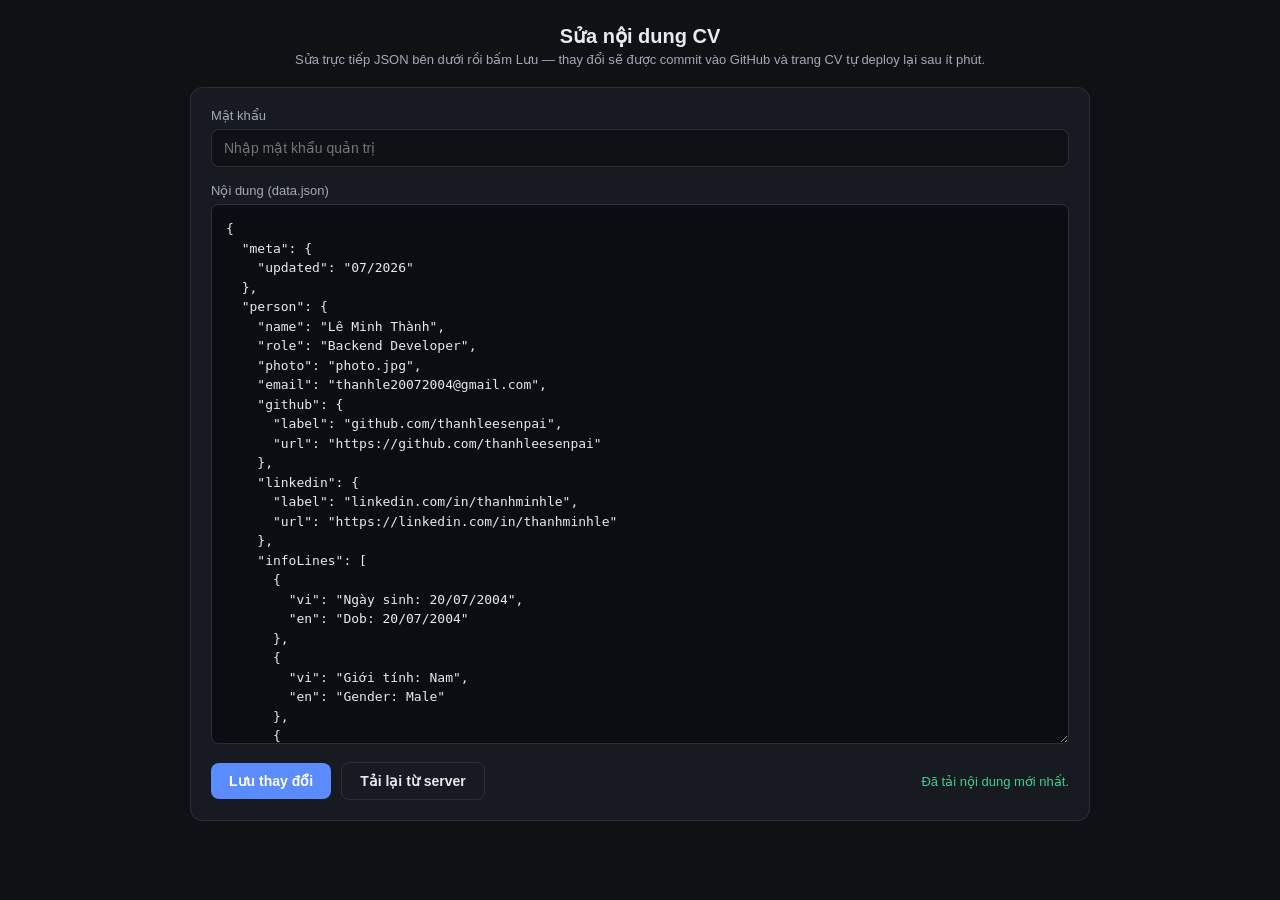
==== admin.html @ f3e6b545 "Make CV content editable via a password-gated web admin panel Extracts all CV text into data.json (b" ====
<!DOCTYPE html>
<html lang="vi">
<head>
<meta charset="UTF-8">
<meta name="viewport" content="width=device-width, initial-scale=1.0">
<meta name="robots" content="noindex, nofollow">
<title>Sửa CV</title>
<style>
  :root{
    --bg:#0f1115; --panel:#171a21; --border:#2a2f3a; --text:#e8eaf0;
    --text-dim:#a3a9b8; --accent:#5b8cff; --danger:#e5566b; --ok:#3ecf8e;
  }
  *{ box-sizing:border-box; }
  body{
    margin:0; min-height:100vh;
    background:var(--bg); color:var(--text);
    font-family:Arial, Helvetica, "Segoe UI", sans-serif;
    display:flex; flex-direction:column; align-items:center;
    padding:24px 16px 60px;
  }
  h1{ font-size:20px; margin:0 0 4px; }
  .hint{ color:var(--text-dim); font-size:13px; margin-bottom:20px; }
  .card{
    width:100%; max-width:900px;
    background:var(--panel); border:1px solid var(--border);
    border-radius:12px; padding:20px;
  }
  label{ display:block; font-size:13px; color:var(--text-dim); margin-bottom:6px; }
  input[type="password"]{
    width:100%; padding:10px 12px; border-radius:8px;
    border:1px solid var(--border); background:#0f1115; color:var(--text);
    font-size:14px; margin-bottom:16px;
  }
  textarea{
    width:100%; height:60vh; min-height:400px;
    padding:14px; border-radius:8px;
    border:1px solid var(--border); background:#0b0d12; color:var(--text);
    font-family:"Cascadia Code", Consolas, monospace; font-size:13px;
    line-height:1.5; resize:vertical; tab-size:2;
  }
  .row{ display:flex; gap:10px; margin-top:14px; flex-wrap:wrap; align-items:center; }
  button{
    border:none; border-radius:8px; padding:10px 18px;
    font-size:14px; font-weight:600; cursor:pointer;
  }
  #save-btn{ background:var(--accent); color:#fff; }
  #reload-btn{ background:transparent; color:var(--text); border:1px solid var(--border); }
  #save-btn:disabled{ opacity:.6; cursor:not-allowed; }
  .msg{ font-size:13px; margin-left:auto; }
  .msg.ok{ color:var(--ok); }
  .msg.err{ color:var(--danger); }
</style>
</head>
<body>

<h1>Sửa nội dung CV</h1>
<div class="hint">Sửa trực tiếp JSON bên dưới rồi bấm Lưu — thay đổi sẽ được commit vào GitHub và trang CV tự deploy lại sau ít phút.</div>

<div class="card">
  <label for="password">Mật khẩu</label>
  <input type="password" id="password" autocomplete="current-password" placeholder="Nhập mật khẩu quản trị">

  <label for="content">Nội dung (data.json)</label>
  <textarea id="content" spellcheck="false"></textarea>

  <div class="row">
    <button id="save-btn">Lưu thay đổi</button>
    <button id="reload-btn" type="button">Tải lại từ server</button>
    <span class="msg" id="msg"></span>
  </div>
</div>

<script>
  const contentEl = document.getElementById('content');
  const passwordEl = document.getElementById('password');
  const msgEl = document.getElementById('msg');
  const saveBtn = document.getElementById('save-btn');
  const reloadBtn = document.getElementById('reload-btn');

  function setMsg(text, kind){
    msgEl.textContent = text;
    msgEl.className = 'msg' + (kind ? ' ' + kind : '');
  }

  function loadData(){
    setMsg('Đang tải...', '');
    return fetch('data.json?v=' + Date.now())
      .then(r => r.json())
      .then(data => { contentEl.value = JSON.stringify(data, null, 2); setMsg('Đã tải nội dung mới nhất.', 'ok'); })
      .catch(err => setMsg('Không tải được data.json: ' + err, 'err'));
  }

  reloadBtn.addEventListener('click', () => {
    if (confirm('Bỏ thay đổi hiện tại và tải lại từ server?')) loadData();
  });

  saveBtn.addEventListener('click', () => {
    let parsed;
    try {
      parsed = JSON.parse(contentEl.value);
    } catch (e) {
      setMsg('JSON không hợp lệ: ' + e.message, 'err');
      return;
    }
    if (!passwordEl.value){
      setMsg('Nhập mật khẩu trước đã.', 'err');
      return;
    }
    saveBtn.disabled = true;
    setMsg('Đang lưu...', '');
    fetch('/api/save-cv', {
      method: 'POST',
      headers: { 'Content-Type': 'application/json' },
      body: JSON.stringify({ password: passwordEl.value, content: parsed })
    })
      .then(async r => {
        const body = await r.json().catch(() => ({}));
        if (!r.ok) throw new Error(body.error || ('HTTP ' + r.status));
        setMsg('Đã lưu và commit lên GitHub. Trang CV sẽ cập nhật sau khoảng 1 phút.', 'ok');
      })
      .catch(err => setMsg('Lỗi: ' + err.message, 'err'))
      .finally(() => { saveBtn.disabled = false; });
  });

  loadData();
</script>

</body>
</html>
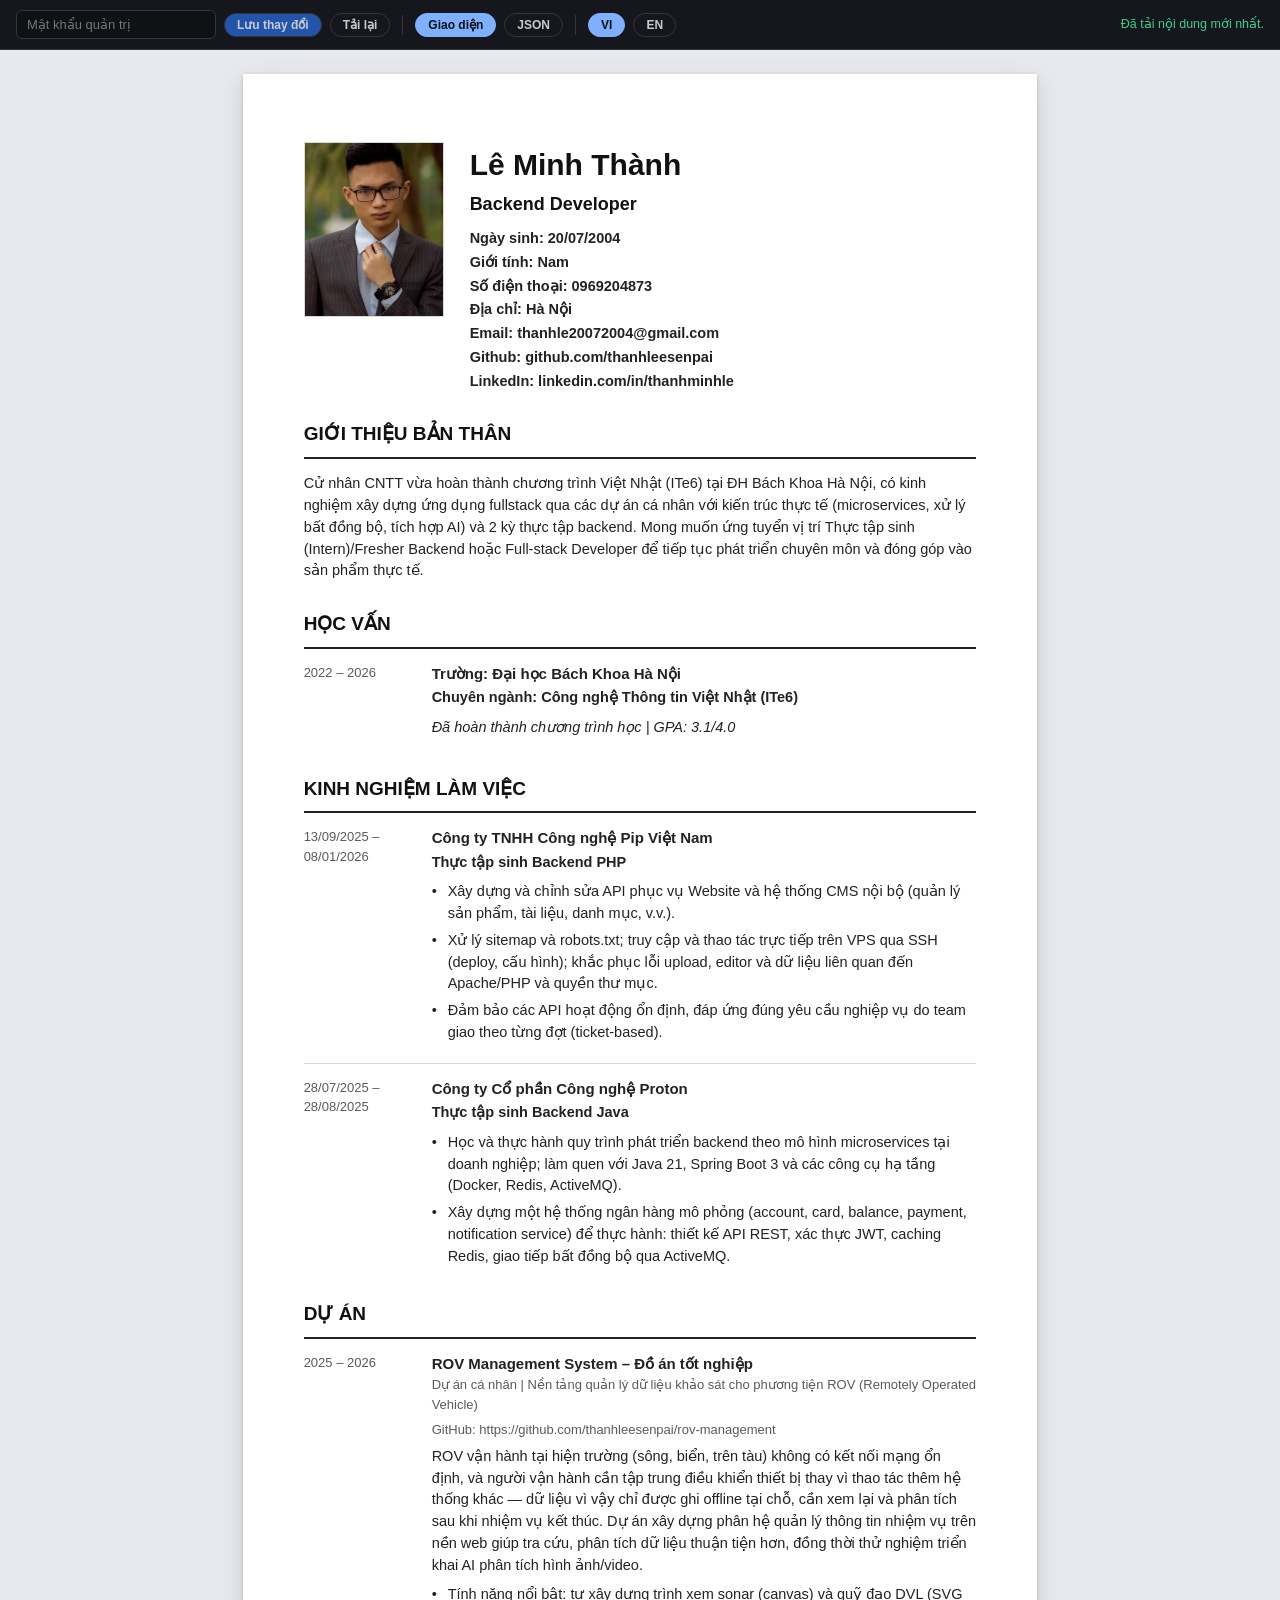
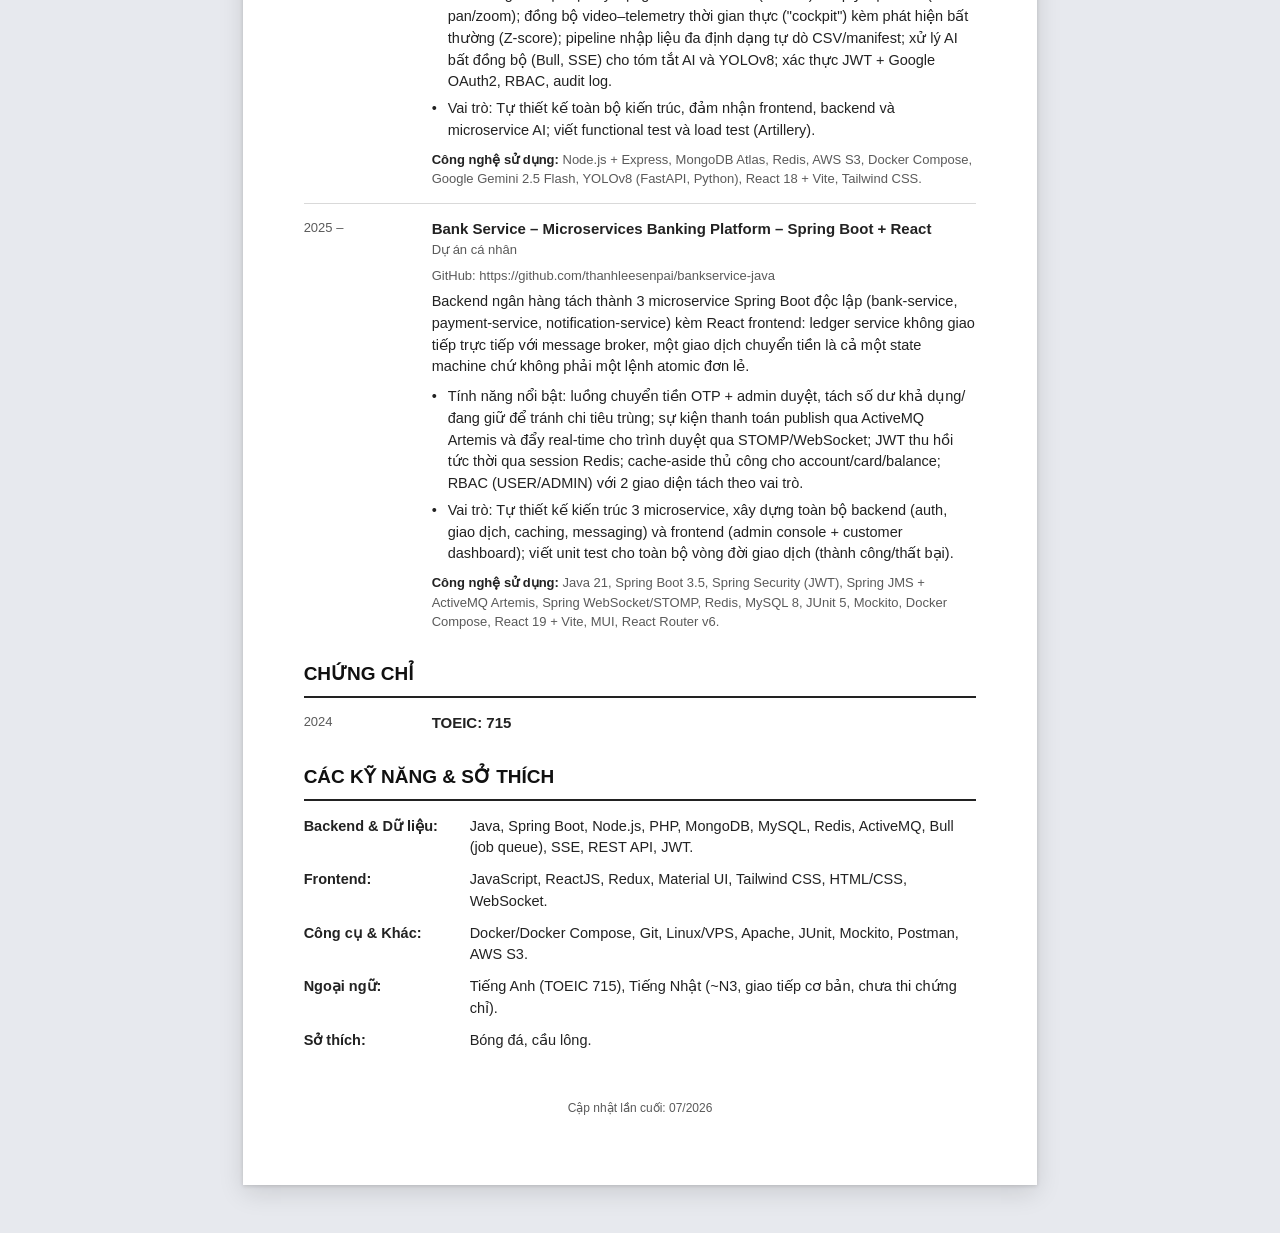
==== commit 169a38ab: "Turn admin.html into a WYSIWYG editor matching the live CV layout Extracts the shared CV markup/rend" ====
--- a/admin.html
+++ b/admin.html
@@ -5,113 +5,138 @@
 <meta name="viewport" content="width=device-width, initial-scale=1.0">
 <meta name="robots" content="noindex, nofollow">
 <title>Sửa CV</title>
+<link rel="stylesheet" href="cv-style.css">
 <style>
-  :root{
-    --bg:#0f1115; --panel:#171a21; --border:#2a2f3a; --text:#e8eaf0;
-    --text-dim:#a3a9b8; --accent:#5b8cff; --danger:#e5566b; --ok:#3ecf8e;
+  .admin-bar{
+    position:sticky; top:0; z-index:20;
+    display:flex; align-items:center; gap:8px; flex-wrap:wrap;
+    padding:10px 16px;
+    background:#15171c; color:#e4e6ea;
+    border-bottom:1px solid #33363f;
   }
-  *{ box-sizing:border-box; }
-  body{
-    margin:0; min-height:100vh;
-    background:var(--bg); color:var(--text);
-    font-family:Arial, Helvetica, "Segoe UI", sans-serif;
-    display:flex; flex-direction:column; align-items:center;
-    padding:24px 16px 60px;
+  .admin-bar input[type="password"]{
+    padding:6px 10px; border-radius:6px; border:1px solid #33363f;
+    background:#0f1115; color:#e4e6ea; font-size:13px; width:200px;
   }
-  h1{ font-size:20px; margin:0 0 4px; }
-  .hint{ color:var(--text-dim); font-size:13px; margin-bottom:20px; }
-  .card{
-    width:100%; max-width:900px;
-    background:var(--panel); border:1px solid var(--border);
-    border-radius:12px; padding:20px;
-  }
-  label{ display:block; font-size:13px; color:var(--text-dim); margin-bottom:6px; }
-  input[type="password"]{
-    width:100%; padding:10px 12px; border-radius:8px;
-    border:1px solid var(--border); background:#0f1115; color:var(--text);
-    font-size:14px; margin-bottom:16px;
-  }
-  textarea{
-    width:100%; height:60vh; min-height:400px;
-    padding:14px; border-radius:8px;
-    border:1px solid var(--border); background:#0b0d12; color:var(--text);
+  .admin-bar .btn{ border-color:#33363f; color:#c7cad1; }
+  .admin-bar .btn.active{ background:#7fb0ff; color:#0f1115; border-color:#7fb0ff; }
+  .admin-bar .msg{ font-size:12.5px; margin-left:auto; }
+  .admin-bar .msg.ok{ color:#3ecf8e; }
+  .admin-bar .msg.err{ color:#ff8080; }
+  .admin-bar .spacer{ width:1px; height:20px; background:#33363f; margin:0 4px; }
+
+  #json-view{ display:none; }
+  #json-view textarea{
+    width:100%; height:70vh; min-height:400px;
+    padding:14px; border-radius:8px; box-sizing:border-box;
+    border:1px solid var(--border); background:#0b0d12; color:#e4e6ea;
     font-family:"Cascadia Code", Consolas, monospace; font-size:13px;
     line-height:1.5; resize:vertical; tab-size:2;
   }
-  .row{ display:flex; gap:10px; margin-top:14px; flex-wrap:wrap; align-items:center; }
-  button{
-    border:none; border-radius:8px; padding:10px 18px;
-    font-size:14px; font-weight:600; cursor:pointer;
-  }
-  #save-btn{ background:var(--accent); color:#fff; }
-  #reload-btn{ background:transparent; color:var(--text); border:1px solid var(--border); }
-  #save-btn:disabled{ opacity:.6; cursor:not-allowed; }
-  .msg{ font-size:13px; margin-left:auto; }
-  .msg.ok{ color:var(--ok); }
-  .msg.err{ color:var(--danger); }
 </style>
 </head>
 <body>
 
-<h1>Sửa nội dung CV</h1>
-<div class="hint">Sửa trực tiếp JSON bên dưới rồi bấm Lưu — thay đổi sẽ được commit vào GitHub và trang CV tự deploy lại sau ít phút.</div>
-
-<div class="card">
-  <label for="password">Mật khẩu</label>
-  <input type="password" id="password" autocomplete="current-password" placeholder="Nhập mật khẩu quản trị">
-
-  <label for="content">Nội dung (data.json)</label>
-  <textarea id="content" spellcheck="false"></textarea>
-
-  <div class="row">
-    <button id="save-btn">Lưu thay đổi</button>
-    <button id="reload-btn" type="button">Tải lại từ server</button>
-    <span class="msg" id="msg"></span>
-  </div>
+<div class="admin-bar">
+  <input type="password" id="password" autocomplete="current-password" placeholder="Mật khẩu quản trị">
+  <button class="btn primary" id="save-btn">Lưu thay đổi</button>
+  <button class="btn" id="reload-btn" type="button">Tải lại</button>
+  <div class="spacer"></div>
+  <button class="btn view-btn active" data-view="visual">Giao diện</button>
+  <button class="btn view-btn" data-view="json">JSON</button>
+  <div class="spacer"></div>
+  <button class="btn lang-btn active" data-lang="vi">VI</button>
+  <button class="btn lang-btn" data-lang="en">EN</button>
+  <span class="msg" id="msg"></span>
 </div>
 
+<div class="wrap" id="visual-view">
+  <div id="app">Đang tải...</div>
+</div>
+
+<div class="wrap" id="json-view">
+  <textarea id="json-text" spellcheck="false"></textarea>
+</div>
+
+<script src="cv-render.js"></script>
 <script>
-  const contentEl = document.getElementById('content');
+  let cv = null;
+  let lang = 'vi';
+  let view = 'visual';
+
+  const msgEl = document.getElementById('msg');
   const passwordEl = document.getElementById('password');
-  const msgEl = document.getElementById('msg');
-  const saveBtn = document.getElementById('save-btn');
-  const reloadBtn = document.getElementById('reload-btn');
+  const jsonTextEl = document.getElementById('json-text');
+  const visualViewEl = document.getElementById('visual-view');
+  const jsonViewEl = document.getElementById('json-view');
 
   function setMsg(text, kind){
     msgEl.textContent = text;
     msgEl.className = 'msg' + (kind ? ' ' + kind : '');
   }
 
+  function renderVisual(){
+    if (!cv) return;
+    CVRender.mount(document.getElementById('app'), cv, lang, true);
+  }
+
+  function setLang(l){
+    lang = l;
+    document.querySelectorAll('.lang-btn').forEach(b => b.classList.toggle('active', b.dataset.lang === l));
+    renderVisual();
+  }
+  document.querySelectorAll('.lang-btn').forEach(btn => btn.addEventListener('click', () => setLang(btn.dataset.lang)));
+
+  function setView(v){
+    if (view === 'json' && v === 'visual'){
+      // leaving JSON tab: parse it back into cv before switching
+      try {
+        cv = JSON.parse(jsonTextEl.value);
+        setMsg('', '');
+      } catch (e) {
+        setMsg('JSON không hợp lệ, chưa thể chuyển tab: ' + e.message, 'err');
+        return;
+      }
+    }
+    if (view === 'visual' && v === 'json'){
+      jsonTextEl.value = JSON.stringify(cv, null, 2);
+    }
+    view = v;
+    document.querySelectorAll('.view-btn').forEach(b => b.classList.toggle('active', b.dataset.view === v));
+    visualViewEl.style.display = v === 'visual' ? 'block' : 'none';
+    jsonViewEl.style.display = v === 'json' ? 'block' : 'none';
+    if (v === 'visual') renderVisual();
+  }
+  document.querySelectorAll('.view-btn').forEach(btn => btn.addEventListener('click', () => setView(btn.dataset.view)));
+
   function loadData(){
     setMsg('Đang tải...', '');
     return fetch('data.json?v=' + Date.now())
       .then(r => r.json())
-      .then(data => { contentEl.value = JSON.stringify(data, null, 2); setMsg('Đã tải nội dung mới nhất.', 'ok'); })
+      .then(data => { cv = data; renderVisual(); setMsg('Đã tải nội dung mới nhất.', 'ok'); })
       .catch(err => setMsg('Không tải được data.json: ' + err, 'err'));
   }
 
-  reloadBtn.addEventListener('click', () => {
+  document.getElementById('reload-btn').addEventListener('click', () => {
     if (confirm('Bỏ thay đổi hiện tại và tải lại từ server?')) loadData();
   });
 
-  saveBtn.addEventListener('click', () => {
-    let parsed;
-    try {
-      parsed = JSON.parse(contentEl.value);
-    } catch (e) {
-      setMsg('JSON không hợp lệ: ' + e.message, 'err');
-      return;
+  document.getElementById('save-btn').addEventListener('click', () => {
+    if (view === 'json'){
+      try { cv = JSON.parse(jsonTextEl.value); }
+      catch (e) { setMsg('JSON không hợp lệ: ' + e.message, 'err'); return; }
     }
     if (!passwordEl.value){
       setMsg('Nhập mật khẩu trước đã.', 'err');
       return;
     }
+    const saveBtn = document.getElementById('save-btn');
     saveBtn.disabled = true;
     setMsg('Đang lưu...', '');
     fetch('/api/save-cv', {
       method: 'POST',
       headers: { 'Content-Type': 'application/json' },
-      body: JSON.stringify({ password: passwordEl.value, content: parsed })
+      body: JSON.stringify({ password: passwordEl.value, content: cv })
     })
       .then(async r => {
         const body = await r.json().catch(() => ({}));
--- a/cv-style.css
+++ b/cv-style.css
@@ -0,0 +1,171 @@
+:root{
+  --page-bg:#e7e9ee;
+  --bg:#ffffff;
+  --text:#222222;
+  --text-dim:#5a5a5a;
+  --border:#d9d9d9;
+  --heading:#111111;
+  --link:#2255aa;
+  --accent:#2255aa;
+  --max-w:210mm;
+}
+:root[data-theme="dark"]{
+  --page-bg:#0b0c0f;
+  --bg:#15171c;
+  --text:#e4e6ea;
+  --text-dim:#a2a6ae;
+  --border:#33363f;
+  --heading:#ffffff;
+  --link:#7fb0ff;
+  --accent:#7fb0ff;
+}
+*{ box-sizing:border-box; }
+body{
+  margin:0;
+  background:var(--page-bg);
+  color:var(--text);
+  font-family:Arial, Helvetica, "Segoe UI", sans-serif;
+  line-height:1.5;
+  font-size:14.5px;
+}
+a{ color:var(--link); text-decoration:none; }
+a:hover{ text-decoration:underline; }
+
+.topbar{
+  position:sticky; top:0; z-index:10;
+  display:flex; justify-content:flex-end; gap:6px;
+  padding:10px 16px;
+  background:var(--page-bg);
+  border-bottom:1px solid var(--border);
+  flex-wrap:wrap;
+}
+.btn{
+  border:1px solid var(--border);
+  background:transparent;
+  color:var(--text-dim);
+  padding:4px 12px;
+  border-radius:999px;
+  font-size:12px;
+  cursor:pointer;
+  font-weight:600;
+}
+.btn.active{ background:var(--heading); color:var(--bg); border-color:var(--heading); }
+.btn.primary{ background:var(--link); color:#fff; border-color:var(--link); }
+.btn:disabled{ opacity:.6; cursor:not-allowed; }
+
+.wrap{
+  max-width:var(--max-w); margin:24px auto 48px;
+  padding:18mm 16mm;
+  background:var(--bg);
+  box-shadow:0 1px 4px rgba(0,0,0,.15), 0 8px 24px rgba(0,0,0,.12);
+  min-height:40vh;
+}
+
+.header{
+  display:flex; gap:26px; margin-bottom:26px;
+}
+.avatar-wrap{ flex-shrink:0; width:140px; }
+.avatar-wrap img{
+  width:140px; height:175px; object-fit:cover;
+  border:1px solid var(--border);
+  display:block;
+}
+.avatar-fallback{
+  width:140px; height:175px;
+  border:1px solid var(--border);
+  display:none;
+  align-items:center; justify-content:center;
+  font-size:36px; font-weight:700;
+  color:var(--text-dim);
+  background:color-mix(in srgb, var(--text-dim) 8%, transparent);
+}
+.header h1{ margin:0 0 4px; font-size:30px; color:var(--heading); font-weight:800; }
+.header .role{ font-size:18px; font-weight:700; margin-bottom:10px; color:var(--heading); }
+.info-line{ font-weight:700; font-size:14.5px; margin-bottom:2px; }
+
+h2.section-title{
+  font-size:19px;
+  font-weight:800;
+  color:var(--heading);
+  margin:0 0 14px;
+  padding-bottom:8px;
+  border-bottom:2px solid var(--text);
+}
+section.block{ margin-bottom:28px; }
+
+.entry-row{
+  display:grid;
+  grid-template-columns:110px 1fr;
+  gap:18px;
+  padding-bottom:14px;
+  margin-bottom:14px;
+  border-bottom:1px solid var(--border);
+}
+.entry-row:last-child{ border-bottom:none; margin-bottom:0; padding-bottom:0; }
+.date-col{ font-size:13px; color:var(--text-dim); }
+.content-col .title{ font-weight:700; font-size:15px; }
+.content-col .subtitle{ font-weight:700; margin:2px 0 8px; }
+.content-col p.desc{ margin:4px 0 8px; }
+.content-col ul{ list-style:none; margin:6px 0 0; padding:0; }
+.content-col li{ position:relative; padding-left:16px; margin-bottom:5px; }
+.content-col li::before{ content:"•"; position:absolute; left:0; }
+.tech-line{ font-size:13px; color:var(--text-dim); margin-top:8px; }
+.tech-line b{ color:var(--text); font-weight:700; }
+.meta-line{ font-size:13px; color:var(--text-dim); margin-bottom:6px; }
+
+.skills-grid{ display:grid; grid-template-columns:150px 1fr; gap:10px 16px; }
+.skills-grid dt{ font-weight:700; }
+.skills-grid dd{ margin:0; }
+
+footer{ text-align:center; color:var(--text-dim); font-size:12px; padding:20px 0 0; }
+
+/* Editable (admin) affordances - harmless on the read-only page since it only
+   matches elements that carry the editable class there. */
+.editable{ outline:1px dashed transparent; border-radius:3px; cursor:text; }
+.editable:hover{ outline-color:color-mix(in srgb, var(--accent) 50%, transparent); }
+.editable:focus{ outline:2px solid var(--accent); outline-offset:1px; background:color-mix(in srgb, var(--accent) 8%, transparent); }
+
+@media (max-width:620px){
+  .header{ flex-direction:column; align-items:flex-start; }
+  .entry-row{ grid-template-columns:1fr; gap:4px; }
+  .skills-grid{ grid-template-columns:1fr; }
+  .wrap{ margin:0; padding:20px 16px 40px; box-shadow:none; }
+}
+
+@page{
+  size: A4;
+  margin: 10mm 10mm;
+}
+@media print{
+  :root{
+    --bg:#ffffff; --text:#222222; --text-dim:#5a5a5a;
+    --border:#d9d9d9; --heading:#111111; --link:#2255aa;
+  }
+  .topbar{ display:none; }
+  body{ font-size:10px; line-height:1.35; background:#fff; }
+  .wrap{ max-width:none; margin:0; padding:0; background:transparent; box-shadow:none; }
+  a{ color:var(--text); text-decoration:none; }
+  .entry-row, .header{ break-inside: avoid; page-break-inside: avoid; }
+  p, li{ orphans:3; widows:3; }
+  footer{ display:none; }
+
+  .header{ gap:14px; margin-bottom:12px; }
+  .avatar-wrap, .avatar-wrap img, .avatar-fallback{ width:85px; height:106px; }
+  .header h1{ font-size:19px; margin-bottom:2px; }
+  .header .role{ font-size:12px; margin-bottom:6px; }
+  .info-line{ font-size:10px; margin-bottom:0; }
+
+  h2.section-title{ font-size:13px; margin:0 0 6px; padding-bottom:3px; border-bottom-width:1.5px; }
+  section.block{ margin-bottom:10px; }
+
+  .date-col{ font-size:9px; }
+  .entry-row{ gap:10px; padding-bottom:6px; margin-bottom:6px; }
+  .content-col .title{ font-size:11px; }
+  .content-col .subtitle{ margin:1px 0 3px; }
+  .content-col p.desc{ margin:2px 0 4px; }
+  .content-col li{ margin-bottom:2px; }
+  .meta-line{ font-size:9px; margin-bottom:3px; }
+  .tech-line{ font-size:9px; margin-top:4px; }
+
+  .skills-grid{ gap:4px 16px; }
+}
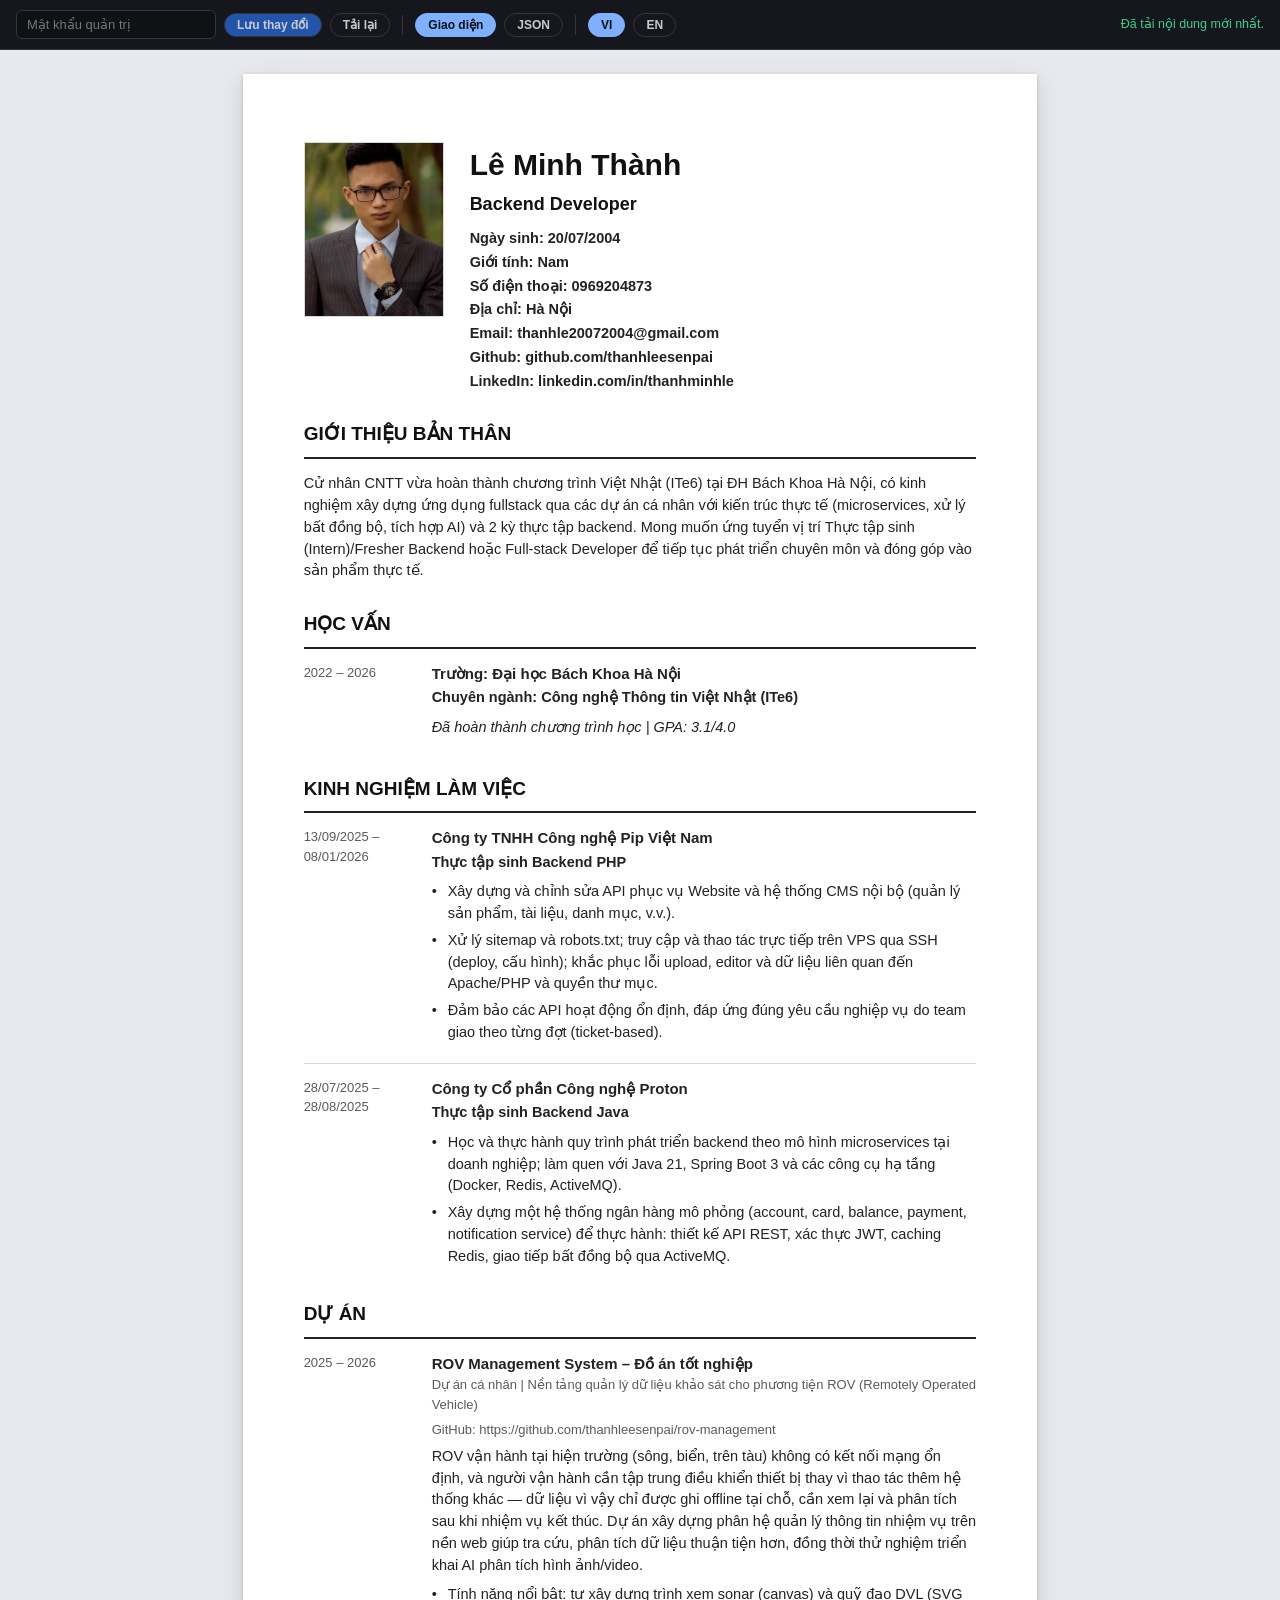
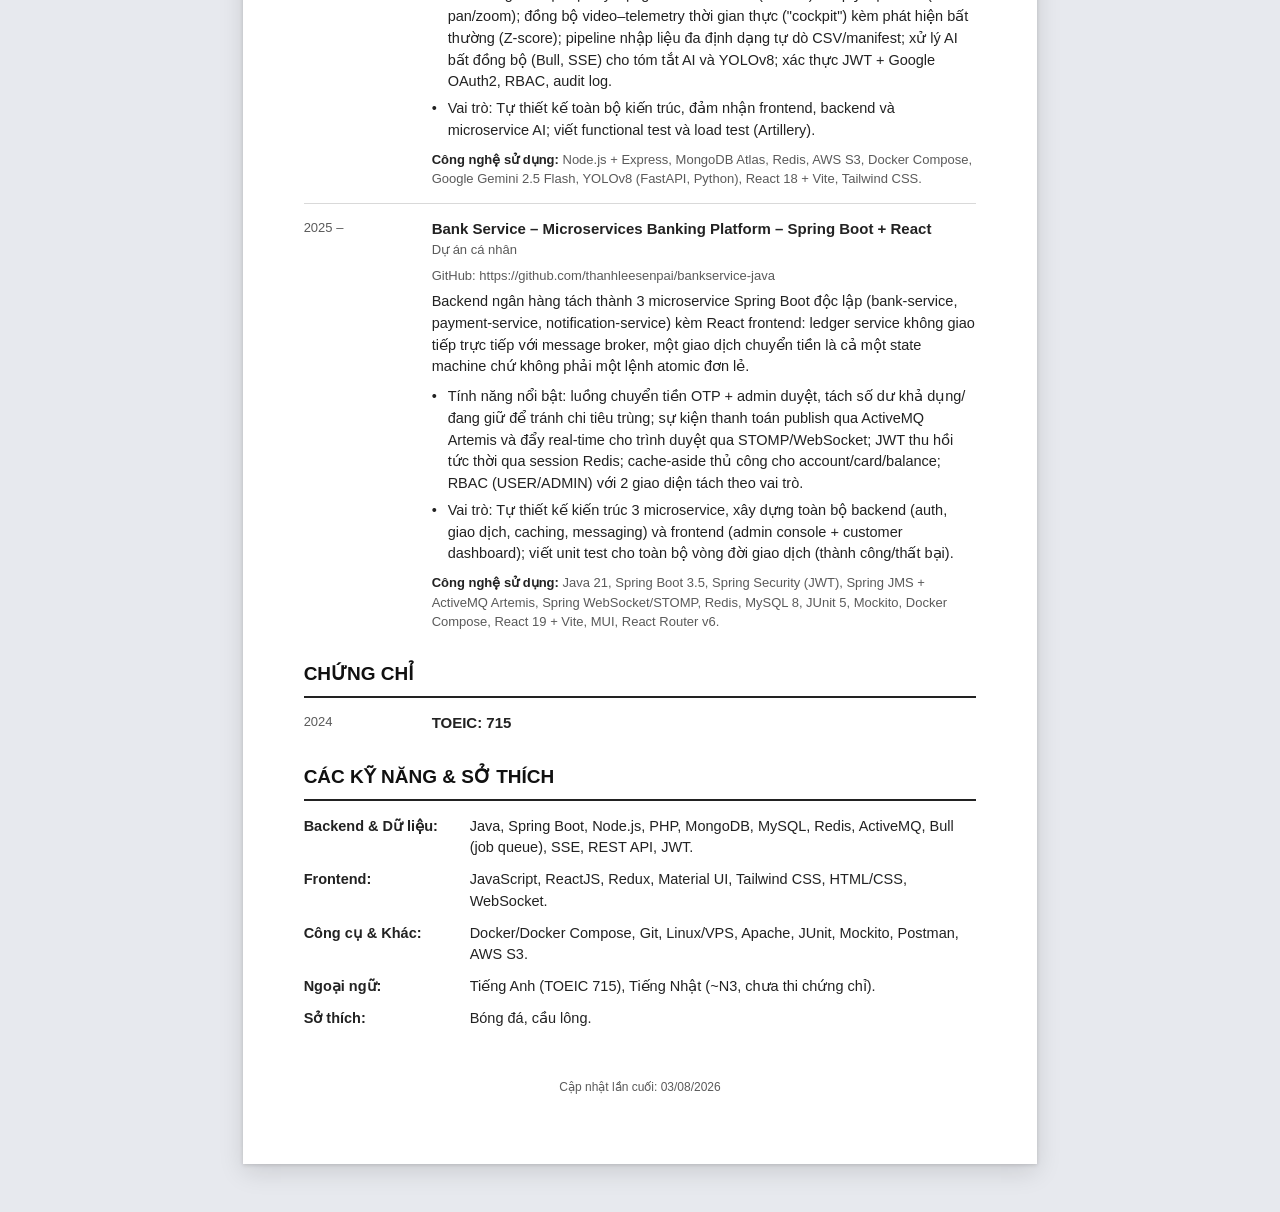
==== commit b5e3b286: "Skip no-op saves, warn on unsaved edits, slow down password guessing api/save-cv.js: compare the sub" ====
--- a/admin.html
+++ b/admin.html
@@ -63,12 +63,20 @@
   let cv = null;
   let lang = 'vi';
   let view = 'visual';
+  let dirty = false;
 
   const msgEl = document.getElementById('msg');
   const passwordEl = document.getElementById('password');
   const jsonTextEl = document.getElementById('json-text');
   const visualViewEl = document.getElementById('visual-view');
   const jsonViewEl = document.getElementById('json-view');
+  const appEl = document.getElementById('app');
+
+  appEl.addEventListener('input', () => { dirty = true; });
+  jsonTextEl.addEventListener('input', () => { dirty = true; });
+  window.addEventListener('beforeunload', (e) => {
+    if (dirty){ e.preventDefault(); e.returnValue = ''; }
+  });
 
   function setMsg(text, kind){
     msgEl.textContent = text;
@@ -113,7 +121,7 @@
     setMsg('Đang tải...', '');
     return fetch('data.json?v=' + Date.now())
       .then(r => r.json())
-      .then(data => { cv = data; renderVisual(); setMsg('Đã tải nội dung mới nhất.', 'ok'); })
+      .then(data => { cv = data; dirty = false; renderVisual(); setMsg('Đã tải nội dung mới nhất.', 'ok'); })
       .catch(err => setMsg('Không tải được data.json: ' + err, 'err'));
   }
 
@@ -141,7 +149,9 @@
       .then(async r => {
         const body = await r.json().catch(() => ({}));
         if (!r.ok) throw new Error(body.error || ('HTTP ' + r.status));
-        setMsg('Đã lưu và commit lên GitHub. Trang CV sẽ cập nhật sau khoảng 1 phút.', 'ok');
+        dirty = false;
+        if (body.unchanged) setMsg('Không có gì thay đổi so với bản hiện tại - chưa commit gì cả.', 'ok');
+        else setMsg('Đã lưu và commit lên GitHub. Trang CV sẽ cập nhật sau khoảng 1 phút.', 'ok');
       })
       .catch(err => setMsg('Lỗi: ' + err.message, 'err'))
       .finally(() => { saveBtn.disabled = false; });
--- a/cv-style.css
+++ b/cv-style.css
@@ -142,30 +142,30 @@
     --border:#d9d9d9; --heading:#111111; --link:#2255aa;
   }
   .topbar{ display:none; }
-  body{ font-size:10px; line-height:1.35; background:#fff; }
+  body{ font-size:12.5px; line-height:1.4; background:#fff; }
   .wrap{ max-width:none; margin:0; padding:0; background:transparent; box-shadow:none; }
   a{ color:var(--text); text-decoration:none; }
-  .entry-row, .header{ break-inside: avoid; page-break-inside: avoid; }
+  .header{ break-inside: avoid; page-break-inside: avoid; }
   p, li{ orphans:3; widows:3; }
   footer{ display:none; }
 
-  .header{ gap:14px; margin-bottom:12px; }
-  .avatar-wrap, .avatar-wrap img, .avatar-fallback{ width:85px; height:106px; }
-  .header h1{ font-size:19px; margin-bottom:2px; }
-  .header .role{ font-size:12px; margin-bottom:6px; }
-  .info-line{ font-size:10px; margin-bottom:0; }
+  .header{ gap:18px; margin-bottom:16px; }
+  .avatar-wrap, .avatar-wrap img, .avatar-fallback{ width:130px; height:162px; }
+  .header h1{ font-size:26px; margin-bottom:3px; }
+  .header .role{ font-size:16px; margin-bottom:7px; }
+  .info-line{ font-size:12.5px; margin-bottom:1px; }
 
-  h2.section-title{ font-size:13px; margin:0 0 6px; padding-bottom:3px; border-bottom-width:1.5px; }
-  section.block{ margin-bottom:10px; }
+  h2.section-title{ font-size:16px; margin:0 0 8px; padding-bottom:4px; border-bottom-width:1.5px; }
+  section.block{ margin-bottom:12px; }
 
-  .date-col{ font-size:9px; }
-  .entry-row{ gap:10px; padding-bottom:6px; margin-bottom:6px; }
-  .content-col .title{ font-size:11px; }
-  .content-col .subtitle{ margin:1px 0 3px; }
-  .content-col p.desc{ margin:2px 0 4px; }
-  .content-col li{ margin-bottom:2px; }
-  .meta-line{ font-size:9px; margin-bottom:3px; }
-  .tech-line{ font-size:9px; margin-top:4px; }
+  .date-col{ font-size:11px; }
+  .entry-row{ gap:10px; padding-bottom:8px; margin-bottom:8px; }
+  .content-col .title{ font-size:13.5px; }
+  .content-col .subtitle{ margin:1px 0 4px; }
+  .content-col p.desc{ margin:3px 0 5px; }
+  .content-col li{ margin-bottom:3px; }
+  .meta-line{ font-size:10.5px; margin-bottom:3px; }
+  .tech-line{ font-size:10.5px; margin-top:5px; }
 
-  .skills-grid{ gap:4px 16px; }
+  .skills-grid{ gap:5px 16px; }
 }
